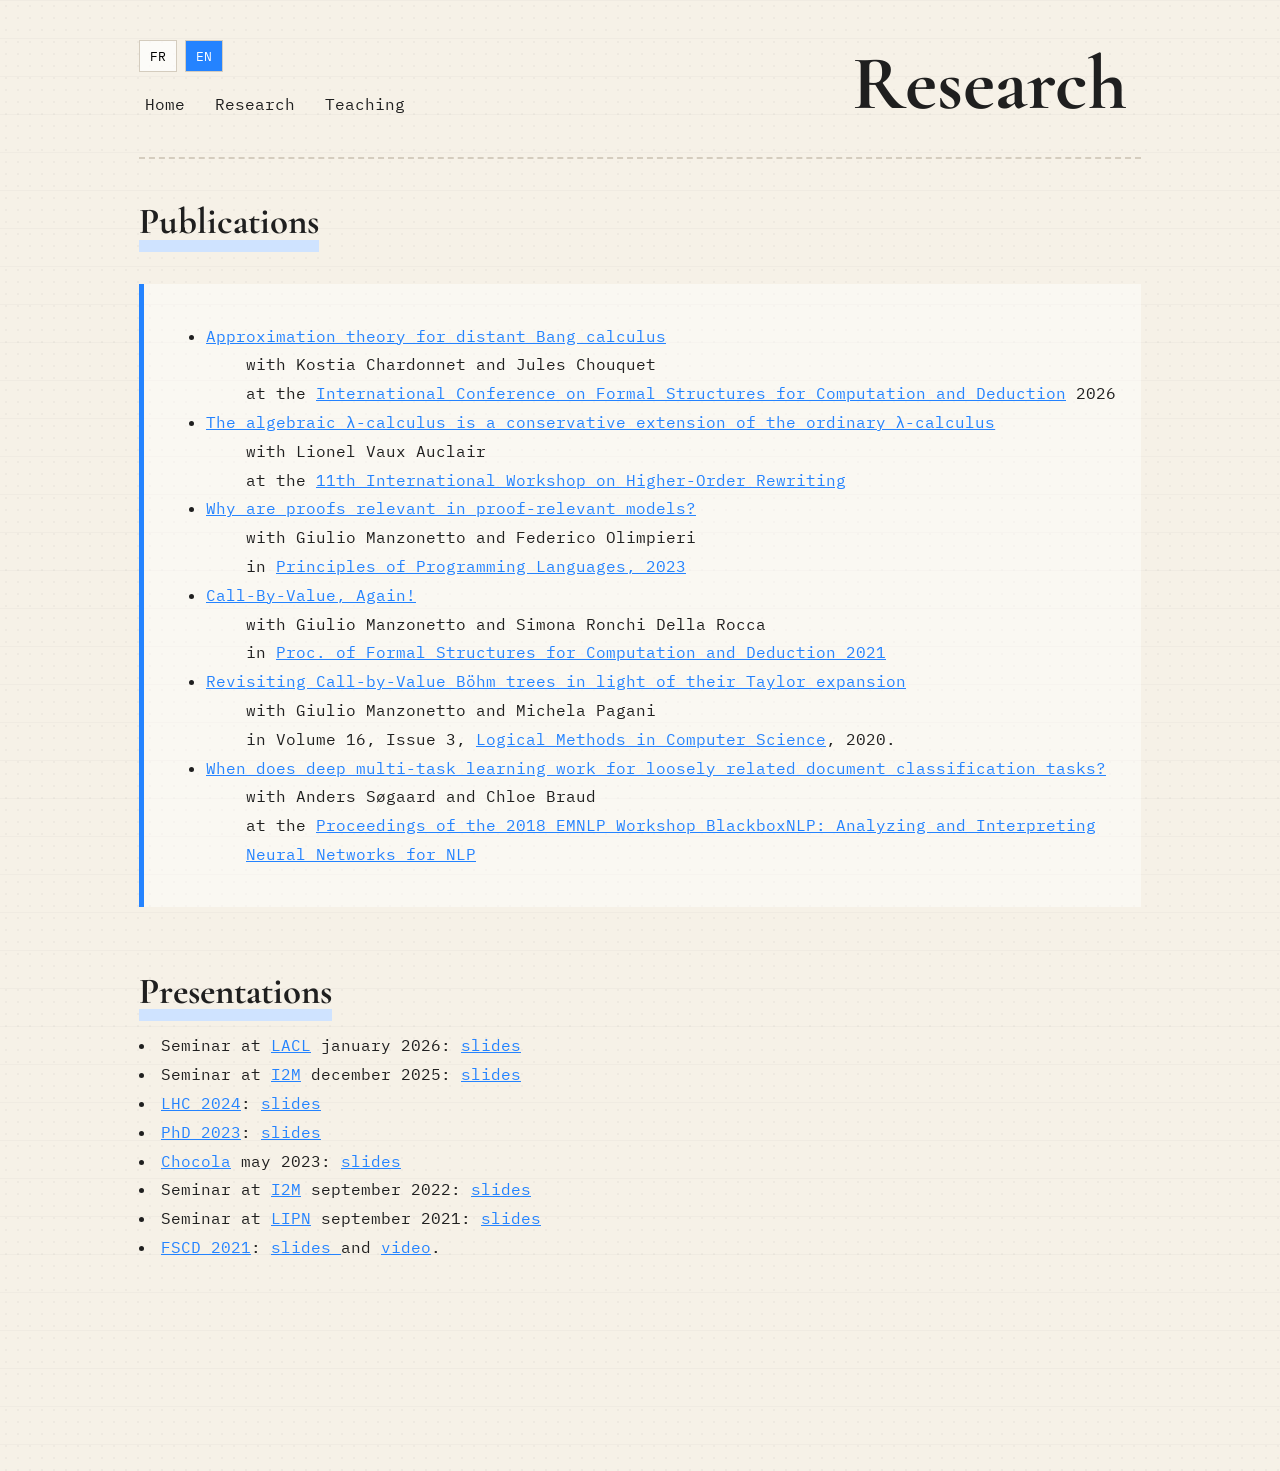
==== research.html @ d978f619 "Update research.html" ====
<!DOCTYPE html>
<html>
<head>
<meta charset="UTF-8">
<meta name="viewport" content="width=device-width, initial-scale=1.0">
<title>Research</title>
<link rel="stylesheet" href="style.css">
</head>

<body>

<div class="page">

<div class="topbar">
<div class="left-tools">

<div class="language-switch">
<button data-lang-button="fr">FR</button>
<button data-lang-button="en">EN</button>
</div>


<nav>
<a href="index.html">
<span data-lang="fr">Accueil</span>
<span data-lang="en" class="hidden">Home</span>
</a>

<a href="research.html">
<span data-lang="fr">Recherche</span>
<span data-lang="en"  class="hidden">Research</span>
</a>

<a href="teaching.html">
<span data-lang="fr">Enseignement</span>
<span data-lang="en" class="hidden">Teaching</span>
</a>
</nav>


</div>




<div>
<h1 class="title hidden" data-lang="en">Research</h1>
<h1 class="title" data-lang="fr">Recherche</h1></div>
</div>
<div class="publications">



<section data-lang="en" class="hidden">


<p><h2><span class="highlight-title">Publications</span></h2>
 <div class="paper">
 <ul>
    <li> <a href="https://arxiv.org/abs/2601.05199"> Approximation theory for distant Bang calculus </a> 
      <ul style="list-style-type:none;">
        <li>with Kostia Chardonnet and Jules Chouquet </li>
        <li>at the <a href="https://fscd-conference.org/"> International Conference on Formal Structures for Computation and Deduction</a> 2026 </li>
      </ul>  
    </li> 
  
    <li> <a href="https://hal.science/hal-04759250"> The algebraic &lambda;-calculus is a conservative extension of the ordinary &lambda;-calculus</a> 
      <ul style="list-style-type:none;">
        <li>with Lionel Vaux Auclair</li>
        <li>at the  <a href="https://hor2023.github.io/">11th International Workshop on Higher-Order Rewriting</a> </li>
      </ul>  
    </li>    

    <li>  <a href="https://hal.science/hal-04676054v1">Why are proofs relevant in proof-relevant models?</a>
      <ul style="list-style-type:none;">
        <li>with  Giulio Manzonetto and Federico Olimpieri</li>
        <li>in <a href="https://hal.science/hal-04676054v1">Principles of Programming Languages, 2023</a></li>
      </ul>  
    </li>

    <li>   <a href="https://hal.science/hal-04759243v1">Call-By-Value, Again!</a> 
      <ul style="list-style-type:none;">
        <li>with Giulio Manzonetto and  Simona Ronchi Della Rocca</li>
        <li>in <a href="https://fscd2021.dc.uba.ar/">Proc. of Formal Structures for Computation and Deduction 2021</a></li>
      </ul>  
    </li>

    <li>  <a href="https://hal.science/hal-04670076v1">Revisiting Call-by-Value B&ouml;hm trees in light of their Taylor expansion</a>
      <ul style="list-style-type:none;">
        <li>with Giulio Manzonetto and Michela Pagani</li>
        <li>in Volume 16, Issue 3, <a href="https://lmcs.episciences.org/">Logical Methods in Computer Science</a>, 2020.</li>
      </ul>  
    </li>   
    <li> <a href="https://hal.science/hal-02374086v1"> When does deep multi-task learning work for loosely related document classification tasks?</a> 
      <ul style="list-style-type:none;">
        <li>with Anders S&oslash;gaard and Chloe Braud</li>
        <li>at the <a href="https://aclanthology.org/volumes/W18-54/">Proceedings of the 2018 EMNLP Workshop BlackboxNLP: Analyzing and Interpreting Neural Networks for NLP</a></li>
      </ul>  
    </li> 
  </ul>
</div>

<p><h2><span class="highlight-title">Presentations</span></h2><br>
  <li> Seminar at <a href="https://lacl.fr/index.html">LACL</a>  january 2026</a>: <a href="includes/presentation_creteil.pdf">slides </a></li>
  <li> Seminar at <a href="https://www.i2m.univ-amu.fr/">I2M</a>  december 2025</a>: <a href="includes/presentation_creteil.pdf">slides </a></li>
  <li> <a href="https://smimram.gitlabpages.inria.fr/lhc/journees/2024/01/01/journees.html">LHC 2024</a>:  <a href="includes/LHC.pdf">slides </a></li>
  <li> <a href="https://hal.science/tel-04624826v1">PhD 2023</a>:  <a href="includes/PhD.pdf">slides </a></li>
  <li> <a href="https://chocola.ens-lyon.fr/">Chocola</a> may 2023:  <a href="includes/chocola.pdf">slides </a></li>
  <li> Seminar at <a href="https://www.i2m.univ-amu.fr/">I2M</a>  september 2022:  <a href="includes/i2m.pdf">slides </a></li>
  <li> Seminar at <a href="https://lipn.univ-paris13.fr/">LIPN</a>  september 2021:  <a href="includes/lipn.pdf">slides </a></li>
  <li> <a href="https://fscd2021.dc.uba.ar/">FSCD 2021</a>:  <a href="includes/fscd.pdf">slides </a> and  <a href="https://www.youtube.com/watch?v=K06e-xIcH-c&t=1316s">video</a>. </li>
<br>






</section>

<section data-lang="fr">



<p><h2><span class="highlight-title">Publications</span></h2>
 <div class="paper">
 <ul>
    <li> <a href="https://arxiv.org/abs/2601.05199"> Approximation theory for distant Bang calculus </a> 
      <ul style="list-style-type:none;">
        <li>avec Kostia Chardonnet et Jules Chouquet </li>
        <li>à la <a href="https://fscd-conference.org/"> International Conference on Formal Structures for Computation and Deduction</a> 2026 </li>
      </ul>  
    </li> 
  
    <li> <a href="https://hal.science/hal-04759250"> The algebraic &lambda;-calculus is a conservative extension of the ordinary &lambda;-calculus</a> 
      <ul style="list-style-type:none;">
        <li>avec Lionel Vaux Auclair</li>
        <li>à la  <a href="https://hor2023.github.io/">11th International Workshop on Higher-Order Rewriting</a> </li>
      </ul>  
    </li>    

    <li>  <a href="https://hal.science/hal-04676054v1">Why are proofs relevant in proof-relevant models?</a>
      <ul style="list-style-type:none;">
        <li>avec  Giulio Manzonetto et Federico Olimpieri</li>
        <li>à <a href="https://hal.science/hal-04676054v1">Principles of Programming Languages, 2023</a></li>
      </ul>  
    </li>

    <li>   <a href="https://hal.science/hal-04759243v1">Call-By-Value, Again!</a> 
      <ul style="list-style-type:none;">
        <li>avec Giulio Manzonetto et  Simona Ronchi Della Rocca</li>
        <li>à  <a href="https://fscd2021.dc.uba.ar/">Proc. of Formal Structures for Computation and Deduction 2021</a></li>
      </ul>  
    </li>

    <li>  <a href="https://hal.science/hal-04670076v1">Revisiting Call-by-Value B&ouml;hm trees in light of their Taylor expansion</a>
      <ul style="list-style-type:none;">
        <li>avec Giulio Manzonetto et Michela Pagani</li>
        <li>dans le Volume 16, Issue 3, <a href="https://lmcs.episciences.org/">Logical Methods in Computer Science</a>, 2020.</li>
      </ul>  
    </li>   
    <li> <a href="https://hal.science/hal-02374086v1"> When does deep multi-task learning work for loosely related document classification tasks?</a> 
      <ul style="list-style-type:none;">
        <li>avec Anders S&oslash;gaard et Chloe Braud</li>
        <li>dans les <a href="https://aclanthology.org/volumes/W18-54/">Proceedings of the 2018 EMNLP Workshop BlackboxNLP: Analyzing and Interpreting Neural Networks for NLP</a></li>
      </ul>  
    </li> 
  </ul>
</div>

<p><h2><span class="highlight-title">Présentations</span></h2><br>
  <li> Seminaire à <a href="https://lacl.fr/index.html">LACL</a>  janvier 2026</a>: <a href="includes/presentation_creteil.pdf">slides </a></li>
  <li> Seminaire à <a href="https://www.i2m.univ-amu.fr/">I2M</a>  décembre 2025</a>: <a href="includes/presentation_creteil.pdf">slides </a></li>
  <li> <a href="https://smimram.gitlabpages.inria.fr/lhc/journees/2024/01/01/journees.html">LHC 2024</a>:  <a href="includes/LHC.pdf">slides </a></li>
  <li> <a href="https://hal.science/tel-04624826v1">soutenance de thése 2023</a>:  <a href="includes/PhD.pdf">slides </a></li>
  <li> <a href="https://chocola.ens-lyon.fr/">Chocola</a> mai 2023:  <a href="includes/chocola.pdf">slides </a></li>
  <li> Seminaire à <a href="https://www.i2m.univ-amu.fr/">I2M</a>  sptembre 2022:  <a href="includes/i2m.pdf">slides </a></li>
  <li> Seminaire à <a href="https://lipn.univ-paris13.fr/">LIPN</a>  septembre 2021:  <a href="includes/lipn.pdf">slides </a></li>
  <li> <a href="https://fscd2021.dc.uba.ar/">FSCD 2021</a>:  <a href="includes/fscd.pdf">slides </a> et  <a href="https://www.youtube.com/watch?v=K06e-xIcH-c&t=1316s">vidéo</a>. </li>
<br>





</section>





</div>

<script src="script.js"></script>

</body>
</html>
---- style.css ----
@import url('https://fonts.googleapis.com/css2?family=IBM+Plex+Mono:wght@300;400;500&family=Cormorant+Garamond:wght@400;600&display=swap');

:root {
    --paper: #f6f1e7;
    --ink: #1f1f1f;

    --blue: #2483ff;
    --blue-soft: #cfe3ff;

    --border: #d4ccbe;
}

/* =========================
   BASE
========================= */

* {
    box-sizing: border-box;
}

body {
    margin: 0;

    color: var(--ink);

    font-family: 'IBM Plex Mono', monospace;
    line-height: 1.8;

    background-color: var(--paper);

    /* texture papier */
    background-image:
        radial-gradient(rgba(0,0,0,0.03) 1px, transparent 1px),
        linear-gradient(rgba(0,0,0,0.025) 1px, transparent 1px);

    background-size:
        12px 12px,
        100% 38px;
}

.page {
    max-width: 1050px;

    margin: auto;

    padding:
        40px
        24px
        120px;
}

/* =========================
   HEADER
========================= */

.topbar {
    display: flex;

    justify-content: space-between;
    align-items: flex-start;

    gap: 40px;

    margin-bottom: 60px;

    padding-bottom: 24px;

    border-bottom:
        2px dashed var(--border);
}

.left-tools {
    display: flex;
    flex-direction: column;

    gap: 14px;
}

.title {
    display: inline-block;

    margin: 0;

    font-family:
        'Cormorant Garamond',
        serif;

    font-size: 4.8rem;

    line-height: 1;

 /*   background: var(--blue-soft);*/

    padding:
        6px 14px
        10px;

    border-radius: 8px;
}

/* =========================
   NAVIGATION
========================= */

nav {
    display: flex;

    flex-wrap: wrap;

    gap: 18px;
}

nav a {
    position: relative;

    text-decoration: none;

    color: var(--ink);

    padding: 4px 6px;
}

nav a::after {
    content: "";

    position: absolute;

    left: 4px;
    bottom: 2px;

    width: calc(100% - 8px);
    height: 12px;

    background: var(--blue-soft);

    z-index: -1;

    transform: scaleX(0);

    transform-origin: left;

    transition: transform 0.2s ease;
}

nav a:hover::after,
nav a.active::after {
    transform: scaleX(1);
}

/* =========================
   LANGUAGE SWITCH
========================= */

.language-switch {
    display: flex;
    gap: 8px;
}

.language-switch button {
    border:
        1px solid var(--border);

    background:
        rgba(255,255,255,0.7);

    padding:
        6px 10px;

    cursor: pointer;

    font-family: inherit;

    transition: 0.2s ease;
}

.language-switch button.active {
    background: var(--blue);

    color: white;
}

/* =========================
   MAIN LAYOUT
========================= */

.hero {
    display: grid;
    grid-template-columns: minmax(0,1fr) 300px;
    align-items: start;
    gap: 22px;
}

/* =========================
   PHOTO
========================= */

.photo-frame {

    width: 220px;
    max-width: 100%;

    background: white;

    margin-top: 0;

    padding: 10px;

    border: 1px solid var(--border);

    /* déplacement horizontal */
    transform: translateX(80px) rotate(1deg);

    box-shadow:
        0 10px 20px rgba(0,0,0,0.08);
}

.photo-frame img {

    width: 100%;
    height: auto;

    display: block;

    object-fit: cover;
}
/* =========================
   CONTENT
========================= */

.note,
.paper {
    background:
        rgba(255,255,255,0.45);

    border-left:
        5px solid var(--blue);

    padding: 22px;

    margin: 22px 0;
}

h2 {
    position: relative;

    display: inline-block;

    font-family:
        'Cormorant Garamond',
        serif;

    font-size: 2.3rem;
}

.highlight-title {
    position: relative;
    display: inline-block;
}

.highlight-title::after {
    content: "";

    position: absolute;

    left: 0;
    bottom: 4px;

    width: 100%;
    height: 12px;

    background: var(--blue-soft);

    z-index: -1;
}

a {
    color: var(--blue);
}

/* =========================
   UTILITIES
========================= */

.hidden {
    display: none;
}

/* =========================
   RESPONSIVE
========================= */

@media (max-width: 850px) {

    .hero {
        grid-template-columns: 1fr;
    }

    .title {
        font-size: 3.4rem;
    }

    .topbar {
        flex-direction: column;
    }
}

/* =========================
   DECALAGES
========================= */
.hero > div:first-child {
    transform: translateY(-60px);
}
.hero > div:first-child,
.publications {
    transform: translateY(-60px);
}
.hero > div:first-child,
.cours {
    transform: translateY(-60px);
}
h2 {
    margin-bottom: 6px;
}
/* =========================
   FOND COULEUR
========================= */
.encard {
   background: var(--blue-soft);

    padding:
        18px
        22px;

    border-radius: 6px;

    width: fit-content;

    max-width: 700px;
}

/* =========================
   CONTACT
========================= */
.mail {
  font-size: 0.6em;   /* plus petit que le titre */
  font-weight: normal;
  color: #444;
}
body {
    overflow-y: hidden;
}
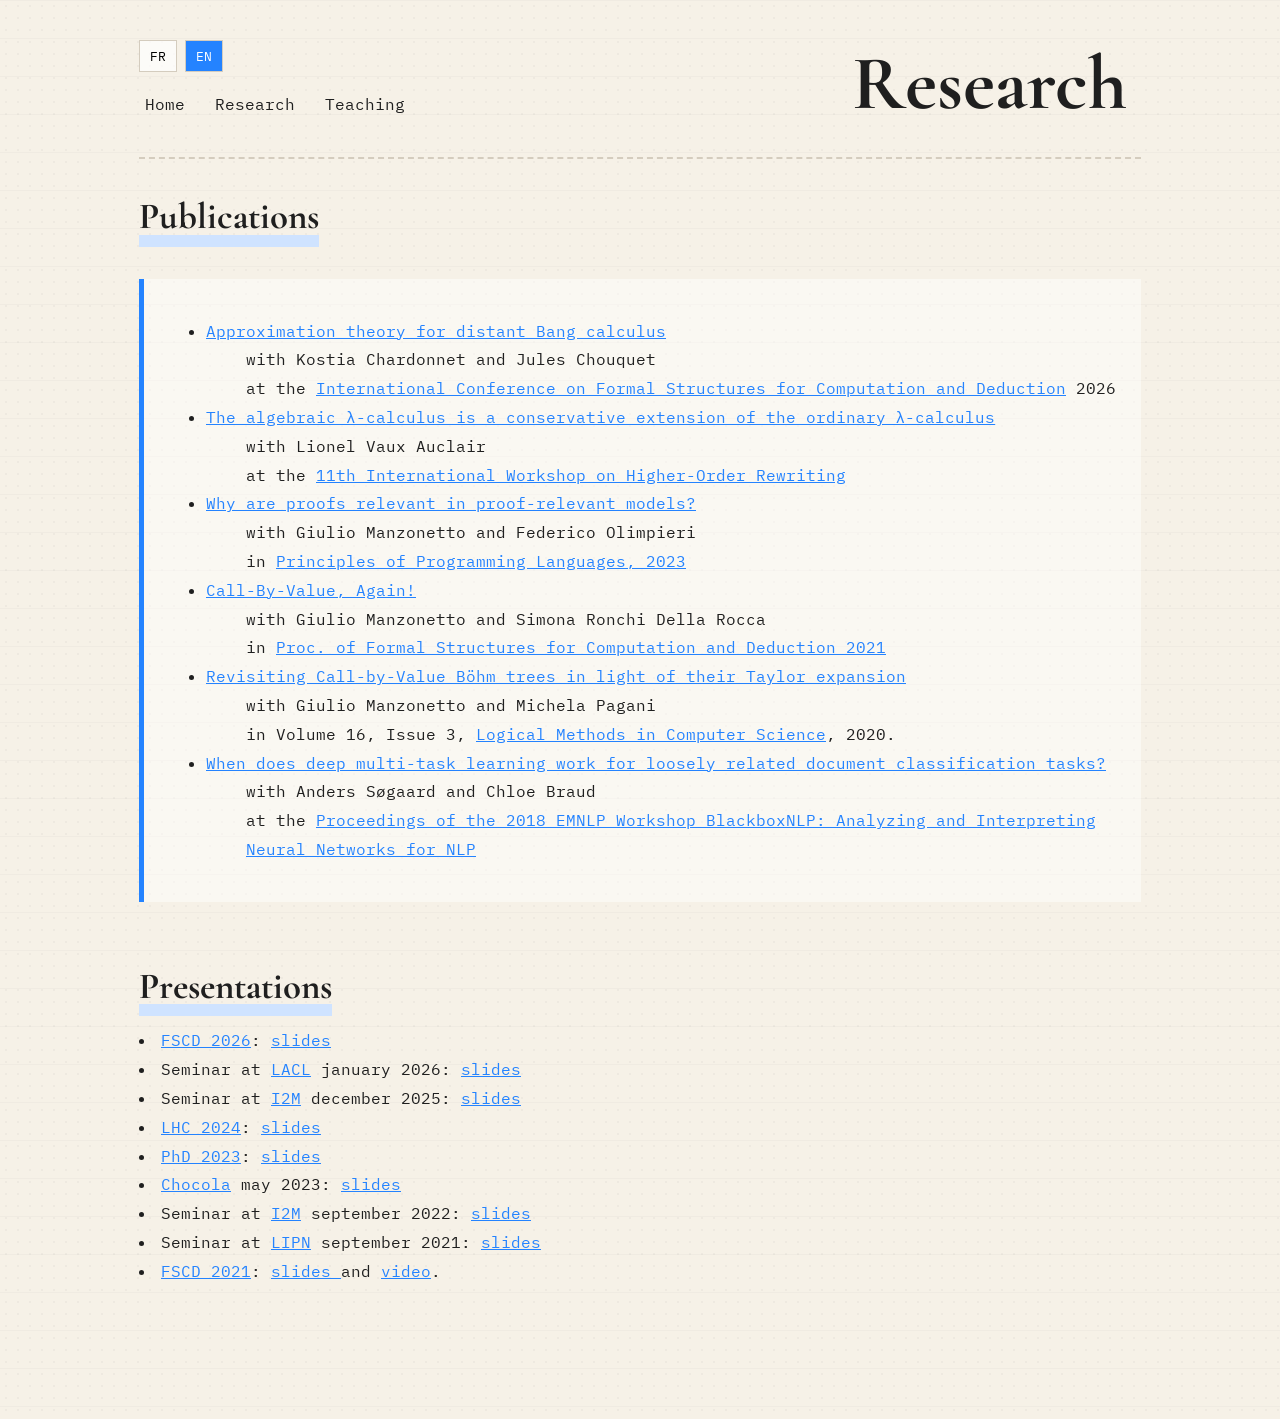
==== commit 1cd5a9f4: "Update research.html" ====
--- a/research.html
+++ b/research.html
@@ -10,15 +10,12 @@
 <body>
 
 <div class="page">
-
 <div class="topbar">
 <div class="left-tools">
-
 <div class="language-switch">
 <button data-lang-button="fr">FR</button>
 <button data-lang-button="en">EN</button>
 </div>
-
 
 <nav>
 <a href="index.html">
@@ -37,22 +34,15 @@
 </a>
 </nav>
 
-
 </div>
-
-
-
 
 <div>
 <h1 class="title hidden" data-lang="en">Research</h1>
 <h1 class="title" data-lang="fr">Recherche</h1></div>
 </div>
+ 
 <div class="publications">
-
-
-
 <section data-lang="en" class="hidden">
-
 
 <p><h2><span class="highlight-title">Publications</span></h2>
  <div class="paper">
@@ -101,6 +91,7 @@
 </div>
 
 <p><h2><span class="highlight-title">Presentations</span></h2><br>
+  <li> <a href="https://fscd2026.github.io/">FSCD 2026</a>:  <a href="includes/fscd26.pdf">slides </a></li>
   <li> Seminar at <a href="https://lacl.fr/index.html">LACL</a>  january 2026</a>: <a href="includes/presentation_creteil.pdf">slides </a></li>
   <li> Seminar at <a href="https://www.i2m.univ-amu.fr/">I2M</a>  december 2025</a>: <a href="includes/presentation_creteil.pdf">slides </a></li>
   <li> <a href="https://smimram.gitlabpages.inria.fr/lhc/journees/2024/01/01/journees.html">LHC 2024</a>:  <a href="includes/LHC.pdf">slides </a></li>
@@ -108,19 +99,11 @@
   <li> <a href="https://chocola.ens-lyon.fr/">Chocola</a> may 2023:  <a href="includes/chocola.pdf">slides </a></li>
   <li> Seminar at <a href="https://www.i2m.univ-amu.fr/">I2M</a>  september 2022:  <a href="includes/i2m.pdf">slides </a></li>
   <li> Seminar at <a href="https://lipn.univ-paris13.fr/">LIPN</a>  september 2021:  <a href="includes/lipn.pdf">slides </a></li>
-  <li> <a href="https://fscd2021.dc.uba.ar/">FSCD 2021</a>:  <a href="includes/fscd.pdf">slides </a> and  <a href="https://www.youtube.com/watch?v=K06e-xIcH-c&t=1316s">video</a>. </li>
+  <li> <a href="https://fscd2021.dc.uba.ar/">FSCD 2021</a>:  <a href="includes/fscd21.pdf">slides </a> and  <a href="https://www.youtube.com/watch?v=K06e-xIcH-c&t=1316s">video</a>. </li>
 <br>
-
-
-
-
-
-
 </section>
-
+ 
 <section data-lang="fr">
-
-
 
 <p><h2><span class="highlight-title">Publications</span></h2>
  <div class="paper">
@@ -168,30 +151,20 @@
   </ul>
 </div>
 
-<p><h2><span class="highlight-title">Présentations</span></h2><br>
-  <li> Seminaire à <a href="https://lacl.fr/index.html">LACL</a>  janvier 2026</a>: <a href="includes/presentation_creteil.pdf">slides </a></li>
-  <li> Seminaire à <a href="https://www.i2m.univ-amu.fr/">I2M</a>  décembre 2025</a>: <a href="includes/presentation_creteil.pdf">slides </a></li>
+<p><h2><span class="highlight-title">Présentations</span></h2><br>  
+  <li> <a href="https://fscd2026.github.io/">FSCD 2026</a>:  <a href="includes/fscd26.pdf">slides </a></li>
+  <li> Séminaire à <a href="https://lacl.fr/index.html">LACL</a>  janvier 2026</a>: <a href="includes/presentation_creteil.pdf">slides </a></li>
+  <li> Séminaire à <a href="https://www.i2m.univ-amu.fr/">I2M</a>  décembre 2025</a>: <a href="includes/presentation_creteil.pdf">slides </a></li>
   <li> <a href="https://smimram.gitlabpages.inria.fr/lhc/journees/2024/01/01/journees.html">LHC 2024</a>:  <a href="includes/LHC.pdf">slides </a></li>
   <li> <a href="https://hal.science/tel-04624826v1">soutenance de thése 2023</a>:  <a href="includes/PhD.pdf">slides </a></li>
   <li> <a href="https://chocola.ens-lyon.fr/">Chocola</a> mai 2023:  <a href="includes/chocola.pdf">slides </a></li>
-  <li> Seminaire à <a href="https://www.i2m.univ-amu.fr/">I2M</a>  sptembre 2022:  <a href="includes/i2m.pdf">slides </a></li>
-  <li> Seminaire à <a href="https://lipn.univ-paris13.fr/">LIPN</a>  septembre 2021:  <a href="includes/lipn.pdf">slides </a></li>
-  <li> <a href="https://fscd2021.dc.uba.ar/">FSCD 2021</a>:  <a href="includes/fscd.pdf">slides </a> et  <a href="https://www.youtube.com/watch?v=K06e-xIcH-c&t=1316s">vidéo</a>. </li>
+  <li> Séminaire à <a href="https://www.i2m.univ-amu.fr/">I2M</a>  sptembre 2022:  <a href="includes/i2m.pdf">slides </a></li>
+  <li> Séminaire à <a href="https://lipn.univ-paris13.fr/">LIPN</a>  septembre 2021:  <a href="includes/lipn.pdf">slides </a></li>
+  <li> <a href="https://fscd2021.dc.uba.ar/">FSCD 2021</a>:  <a href="includes/fscd21.pdf">slides </a> et  <a href="https://www.youtube.com/watch?v=K06e-xIcH-c&t=1316s">vidéo</a>. </li>
 <br>
-
-
-
-
-
 </section>
-
-
-
-
-
 </div>
 
 <script src="script.js"></script>
-
 </body>
 </html>
--- a/style.css
+++ b/style.css
@@ -20,7 +20,9 @@
 }
 
 body {
-    margin: 0;
+     margin: 0;
+
+    overflow-x: hidden;
 
     color: var(--ink);
 
@@ -47,7 +49,6 @@
     padding:
         40px
         24px
-        120px;
 }
 
 /* =========================
@@ -195,34 +196,49 @@
    PHOTO
 ========================= */
 
+.side-images {
+    display: flex;
+    flex-direction: column;
+    align-items: center;
+
+    
+}
+
+/* PHOTO */
+
 .photo-frame {
-
     width: 220px;
     max-width: 100%;
 
     background: white;
 
-    margin-top: 0;
-
     padding: 10px;
 
     border: 1px solid var(--border);
 
-    /* déplacement horizontal */
-    transform: translateX(80px) rotate(1deg);
+    transform: rotate(1deg);
 
     box-shadow:
         0 10px 20px rgba(0,0,0,0.08);
 }
 
 .photo-frame img {
-
     width: 100%;
-    height: auto;
-
     display: block;
-
-    object-fit: cover;
+}
+
+/* TABLEAU */
+
+.promo-board img {
+    width: 260px;
+    max-width: 100%;
+
+    display: block;
+
+    transform: rotate(-8deg);
+
+    filter:
+        drop-shadow(0 8px 16px rgba(0,0,0,0.25));
 }
 /* =========================
    CONTENT
@@ -309,18 +325,21 @@
    DECALAGES
 ========================= */
 .hero > div:first-child {
-    transform: translateY(-60px);
+    transform: translateY(-65px);
 }
 .hero > div:first-child,
 .publications {
-    transform: translateY(-60px);
+    transform: translateY(-65px);
 }
 .hero > div:first-child,
 .cours {
-    transform: translateY(-60px);
+    transform: translateY(-65px);
 }
 h2 {
     margin-bottom: 6px;
+}
+h2.contact {
+    margin-top: 0;
 }
 /* =========================
    FOND COULEUR
@@ -348,5 +367,8 @@
   color: #444;
 }
 body {
-    overflow-y: hidden;
-}
+    margin: 0;
+}
+
+
+
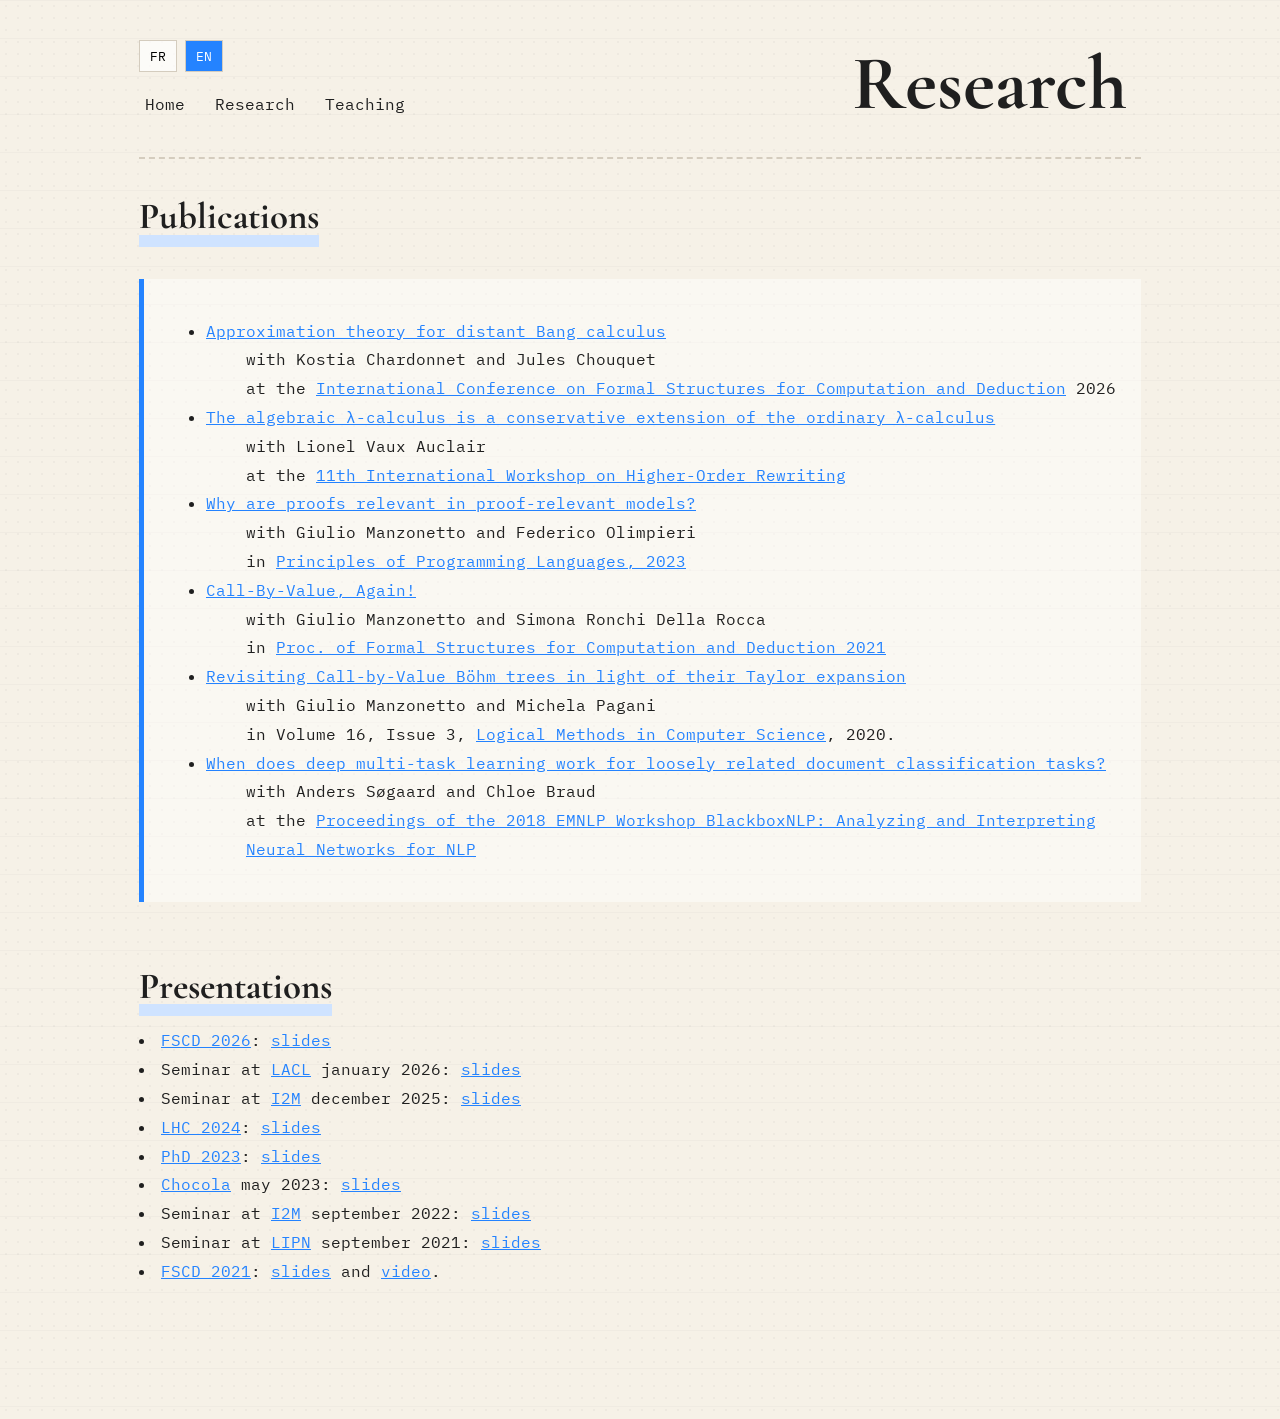
==== commit 7761a27b: "Update research.html" ====
--- a/research.html
+++ b/research.html
@@ -47,45 +47,45 @@
 <p><h2><span class="highlight-title">Publications</span></h2>
  <div class="paper">
  <ul>
-    <li> <a href="https://arxiv.org/abs/2601.05199"> Approximation theory for distant Bang calculus </a> 
-      <ul style="list-style-type:none;">
-        <li>with Kostia Chardonnet and Jules Chouquet </li>
-        <li>at the <a href="https://fscd-conference.org/"> International Conference on Formal Structures for Computation and Deduction</a> 2026 </li>
-      </ul>  
+     <li> <a href="https://arxiv.org/abs/2601.05199"> Approximation theory for distant Bang calculus </a> 
+         <ul style="list-style-type:none;">
+            <li>with Kostia Chardonnet and Jules Chouquet </li>
+            <li>at the <a href="https://fscd-conference.org/"> International Conference on Formal Structures for Computation and Deduction</a> 2026 </li>
+         </ul>  
     </li> 
   
     <li> <a href="https://hal.science/hal-04759250"> The algebraic &lambda;-calculus is a conservative extension of the ordinary &lambda;-calculus</a> 
-      <ul style="list-style-type:none;">
-        <li>with Lionel Vaux Auclair</li>
-        <li>at the  <a href="https://hor2023.github.io/">11th International Workshop on Higher-Order Rewriting</a> </li>
-      </ul>  
+        <ul style="list-style-type:none;">
+            <li>with Lionel Vaux Auclair</li>
+            <li>at the  <a href="https://hor2023.github.io/">11th International Workshop on Higher-Order Rewriting</a> </li>
+        </ul>  
     </li>    
 
     <li>  <a href="https://hal.science/hal-04676054v1">Why are proofs relevant in proof-relevant models?</a>
-      <ul style="list-style-type:none;">
-        <li>with  Giulio Manzonetto and Federico Olimpieri</li>
-        <li>in <a href="https://hal.science/hal-04676054v1">Principles of Programming Languages, 2023</a></li>
-      </ul>  
+        <ul style="list-style-type:none;">
+           <li>with  Giulio Manzonetto and Federico Olimpieri</li>
+           <li>in <a href="https://hal.science/hal-04676054v1">Principles of Programming Languages, 2023</a></li>
+        </ul>  
     </li>
 
     <li>   <a href="https://hal.science/hal-04759243v1">Call-By-Value, Again!</a> 
-      <ul style="list-style-type:none;">
-        <li>with Giulio Manzonetto and  Simona Ronchi Della Rocca</li>
-        <li>in <a href="https://fscd2021.dc.uba.ar/">Proc. of Formal Structures for Computation and Deduction 2021</a></li>
-      </ul>  
+        <ul style="list-style-type:none;">
+           <li>with Giulio Manzonetto and  Simona Ronchi Della Rocca</li>
+           <li>in <a href="https://fscd2021.dc.uba.ar/">Proc. of Formal Structures for Computation and Deduction 2021</a></li>
+        </ul>  
     </li>
 
     <li>  <a href="https://hal.science/hal-04670076v1">Revisiting Call-by-Value B&ouml;hm trees in light of their Taylor expansion</a>
-      <ul style="list-style-type:none;">
-        <li>with Giulio Manzonetto and Michela Pagani</li>
-        <li>in Volume 16, Issue 3, <a href="https://lmcs.episciences.org/">Logical Methods in Computer Science</a>, 2020.</li>
-      </ul>  
+        <ul style="list-style-type:none;">
+           <li>with Giulio Manzonetto and Michela Pagani</li>
+           <li>in Volume 16, Issue 3, <a href="https://lmcs.episciences.org/">Logical Methods in Computer Science</a>, 2020.</li>
+        </ul>  
     </li>   
     <li> <a href="https://hal.science/hal-02374086v1"> When does deep multi-task learning work for loosely related document classification tasks?</a> 
-      <ul style="list-style-type:none;">
-        <li>with Anders S&oslash;gaard and Chloe Braud</li>
-        <li>at the <a href="https://aclanthology.org/volumes/W18-54/">Proceedings of the 2018 EMNLP Workshop BlackboxNLP: Analyzing and Interpreting Neural Networks for NLP</a></li>
-      </ul>  
+        <ul style="list-style-type:none;">
+           <li>with Anders S&oslash;gaard and Chloe Braud</li>
+           <li>at the <a href="https://aclanthology.org/volumes/W18-54/">Proceedings of the 2018 EMNLP Workshop BlackboxNLP: Analyzing and Interpreting Neural Networks for NLP</a></li>
+        </ul>  
     </li> 
   </ul>
 </div>
@@ -99,7 +99,7 @@
   <li> <a href="https://chocola.ens-lyon.fr/">Chocola</a> may 2023:  <a href="includes/chocola.pdf">slides </a></li>
   <li> Seminar at <a href="https://www.i2m.univ-amu.fr/">I2M</a>  september 2022:  <a href="includes/i2m.pdf">slides </a></li>
   <li> Seminar at <a href="https://lipn.univ-paris13.fr/">LIPN</a>  september 2021:  <a href="includes/lipn.pdf">slides </a></li>
-  <li> <a href="https://fscd2021.dc.uba.ar/">FSCD 2021</a>:  <a href="includes/fscd21.pdf">slides </a> and  <a href="https://www.youtube.com/watch?v=K06e-xIcH-c&t=1316s">video</a>. </li>
+  <li> <a href="https://fscd2021.dc.uba.ar/">FSCD 2021</a>:  <a href="includes/fscd21.pdf">slides</a> and  <a href="https://www.youtube.com/watch?v=K06e-xIcH-c&t=1316s">video</a>. </li>
 <br>
 </section>
  
@@ -108,46 +108,46 @@
 <p><h2><span class="highlight-title">Publications</span></h2>
  <div class="paper">
  <ul>
-    <li> <a href="https://arxiv.org/abs/2601.05199"> Approximation theory for distant Bang calculus </a> 
-      <ul style="list-style-type:none;">
-        <li>avec Kostia Chardonnet et Jules Chouquet </li>
-        <li>à la <a href="https://fscd-conference.org/"> International Conference on Formal Structures for Computation and Deduction</a> 2026 </li>
-      </ul>  
-    </li> 
+      <li> <a href="https://arxiv.org/abs/2601.05199"> Approximation theory for distant Bang calculus </a> 
+          <ul style="list-style-type:none;">
+             <li>avec Kostia Chardonnet et Jules Chouquet </li>
+             <li>à la <a href="https://fscd-conference.org/"> International Conference on Formal Structures for Computation and Deduction</a> 2026 </li>
+          </ul>  
+      </li> 
   
-    <li> <a href="https://hal.science/hal-04759250"> The algebraic &lambda;-calculus is a conservative extension of the ordinary &lambda;-calculus</a> 
-      <ul style="list-style-type:none;">
-        <li>avec Lionel Vaux Auclair</li>
-        <li>à la  <a href="https://hor2023.github.io/">11th International Workshop on Higher-Order Rewriting</a> </li>
-      </ul>  
-    </li>    
+      <li> <a href="https://hal.science/hal-04759250"> The algebraic &lambda;-calculus is a conservative extension of the ordinary &lambda;-calculus</a> 
+          <ul style="list-style-type:none;">
+             <li>avec Lionel Vaux Auclair</li>
+             <li>à la  <a href="https://hor2023.github.io/">11th International Workshop on Higher-Order Rewriting</a> </li>
+         </ul>  
+      </li>    
 
-    <li>  <a href="https://hal.science/hal-04676054v1">Why are proofs relevant in proof-relevant models?</a>
-      <ul style="list-style-type:none;">
-        <li>avec  Giulio Manzonetto et Federico Olimpieri</li>
-        <li>à <a href="https://hal.science/hal-04676054v1">Principles of Programming Languages, 2023</a></li>
-      </ul>  
-    </li>
+      <li>  <a href="https://hal.science/hal-04676054v1">Why are proofs relevant in proof-relevant models?</a>
+         <ul style="list-style-type:none;">
+            <li>avec  Giulio Manzonetto et Federico Olimpieri</li>
+            <li>à <a href="https://hal.science/hal-04676054v1">Principles of Programming Languages, 2023</a></li>
+         </ul>  
+     </li>
 
-    <li>   <a href="https://hal.science/hal-04759243v1">Call-By-Value, Again!</a> 
-      <ul style="list-style-type:none;">
-        <li>avec Giulio Manzonetto et  Simona Ronchi Della Rocca</li>
-        <li>à  <a href="https://fscd2021.dc.uba.ar/">Proc. of Formal Structures for Computation and Deduction 2021</a></li>
-      </ul>  
-    </li>
+     <li>   <a href="https://hal.science/hal-04759243v1">Call-By-Value, Again!</a> 
+         <ul style="list-style-type:none;">
+            <li>avec Giulio Manzonetto et  Simona Ronchi Della Rocca</li>
+            <li>à  <a href="https://fscd2021.dc.uba.ar/">Proc. of Formal Structures for Computation and Deduction 2021</a></li>
+         </ul>  
+     </li>
 
-    <li>  <a href="https://hal.science/hal-04670076v1">Revisiting Call-by-Value B&ouml;hm trees in light of their Taylor expansion</a>
-      <ul style="list-style-type:none;">
-        <li>avec Giulio Manzonetto et Michela Pagani</li>
-        <li>dans le Volume 16, Issue 3, <a href="https://lmcs.episciences.org/">Logical Methods in Computer Science</a>, 2020.</li>
-      </ul>  
-    </li>   
-    <li> <a href="https://hal.science/hal-02374086v1"> When does deep multi-task learning work for loosely related document classification tasks?</a> 
-      <ul style="list-style-type:none;">
-        <li>avec Anders S&oslash;gaard et Chloe Braud</li>
-        <li>dans les <a href="https://aclanthology.org/volumes/W18-54/">Proceedings of the 2018 EMNLP Workshop BlackboxNLP: Analyzing and Interpreting Neural Networks for NLP</a></li>
-      </ul>  
-    </li> 
+     <li>  <a href="https://hal.science/hal-04670076v1">Revisiting Call-by-Value B&ouml;hm trees in light of their Taylor expansion</a>
+         <ul style="list-style-type:none;">
+            <li>avec Giulio Manzonetto et Michela Pagani</li>
+            <li>dans le Volume 16, Issue 3, <a href="https://lmcs.episciences.org/">Logical Methods in Computer Science</a>, 2020.</li>
+         </ul>  
+     </li>   
+     <li> <a href="https://hal.science/hal-02374086v1"> When does deep multi-task learning work for loosely related document classification tasks?</a> 
+         <ul style="list-style-type:none;">
+            <li>avec Anders S&oslash;gaard et Chloe Braud</li>
+            <li>dans les <a href="https://aclanthology.org/volumes/W18-54/">Proceedings of the 2018 EMNLP Workshop BlackboxNLP: Analyzing and Interpreting Neural Networks for NLP</a></li>
+         </ul>  
+     </li> 
   </ul>
 </div>
 
@@ -160,7 +160,7 @@
   <li> <a href="https://chocola.ens-lyon.fr/">Chocola</a> mai 2023:  <a href="includes/chocola.pdf">slides </a></li>
   <li> Séminaire à <a href="https://www.i2m.univ-amu.fr/">I2M</a>  sptembre 2022:  <a href="includes/i2m.pdf">slides </a></li>
   <li> Séminaire à <a href="https://lipn.univ-paris13.fr/">LIPN</a>  septembre 2021:  <a href="includes/lipn.pdf">slides </a></li>
-  <li> <a href="https://fscd2021.dc.uba.ar/">FSCD 2021</a>:  <a href="includes/fscd21.pdf">slides </a> et  <a href="https://www.youtube.com/watch?v=K06e-xIcH-c&t=1316s">vidéo</a>. </li>
+  <li> <a href="https://fscd2021.dc.uba.ar/">FSCD 2021</a>:  <a href="includes/fscd21.pdf">slides</a> et  <a href="https://www.youtube.com/watch?v=K06e-xIcH-c&t=1316s">vidéo</a>. </li>
 <br>
 </section>
 </div>
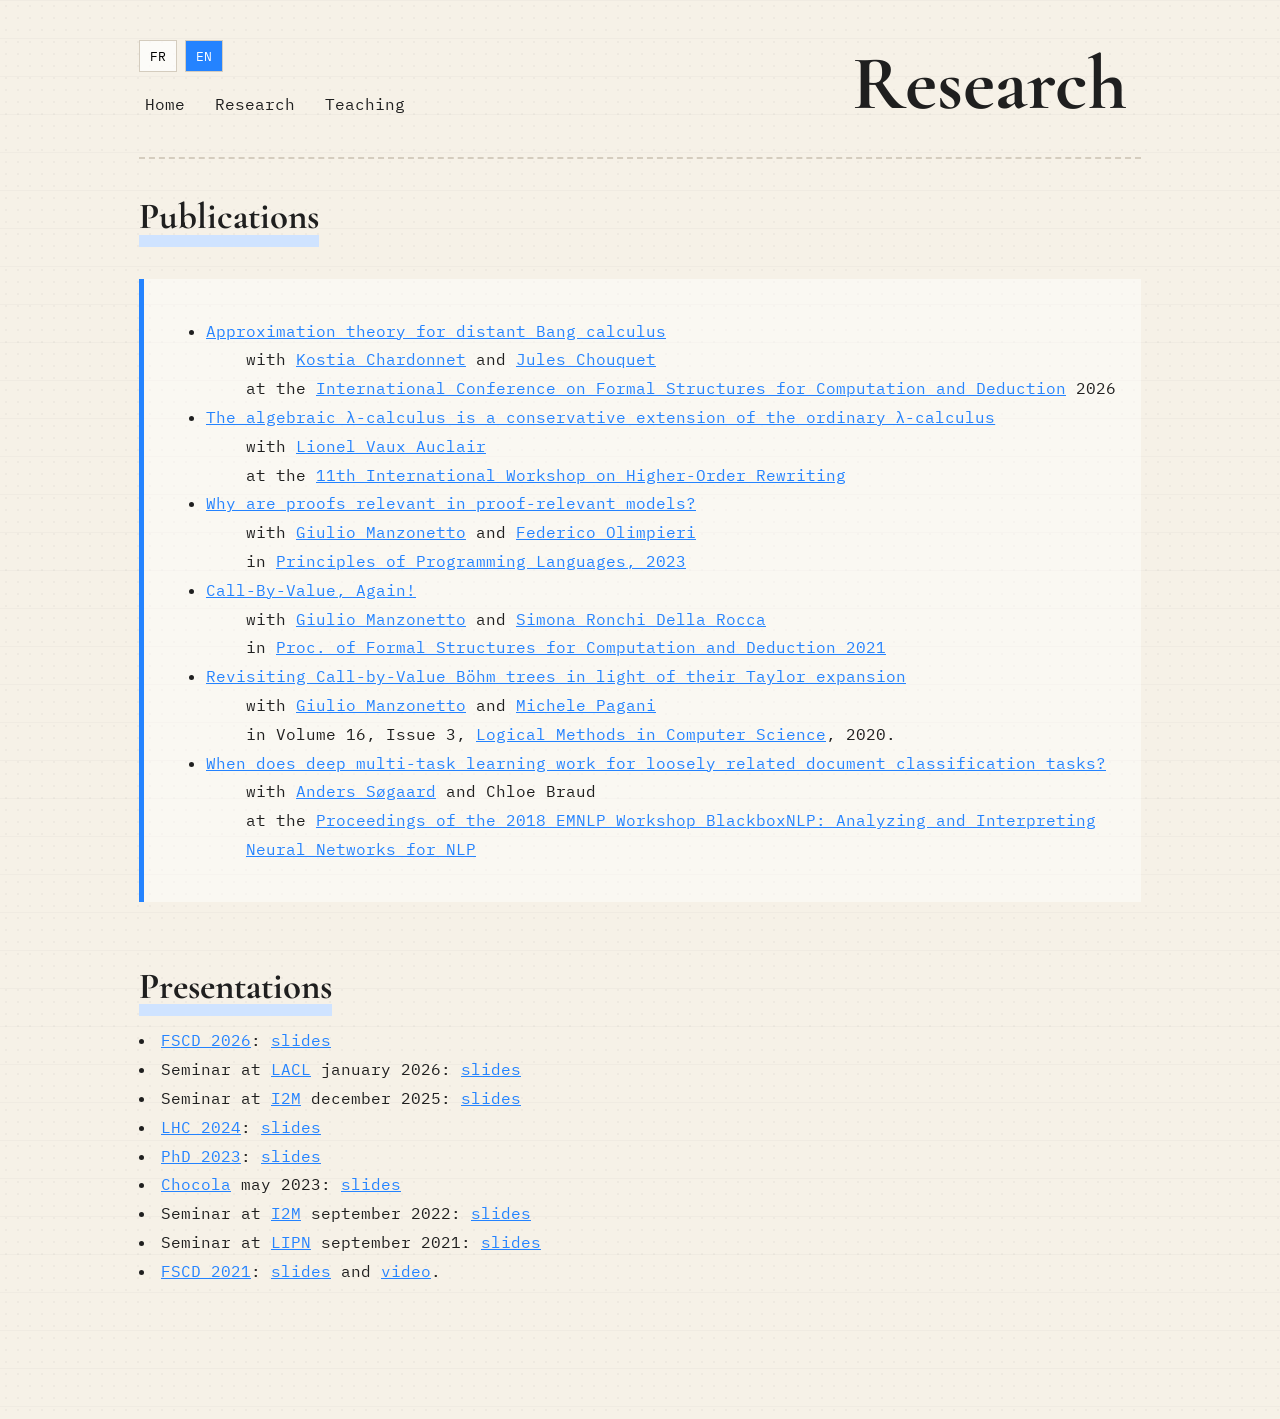
==== commit 74d29c7e: "Update research.html" ====
--- a/research.html
+++ b/research.html
@@ -49,41 +49,41 @@
  <ul>
      <li> <a href="https://arxiv.org/abs/2601.05199"> Approximation theory for distant Bang calculus </a> 
          <ul style="list-style-type:none;">
-            <li>with Kostia Chardonnet and Jules Chouquet </li>
+            <li>with <a href="https://kostiachardonnet.github.io/">Kostia Chardonnet</a> and <a href="https://www.univ-orleans.fr/lifo/membres/chouquet/">Jules Chouquet</a></li>
             <li>at the <a href="https://fscd-conference.org/"> International Conference on Formal Structures for Computation and Deduction</a> 2026 </li>
          </ul>  
     </li> 
   
     <li> <a href="https://hal.science/hal-04759250"> The algebraic &lambda;-calculus is a conservative extension of the ordinary &lambda;-calculus</a> 
         <ul style="list-style-type:none;">
-            <li>with Lionel Vaux Auclair</li>
-            <li>at the  <a href="https://hor2023.github.io/">11th International Workshop on Higher-Order Rewriting</a> </li>
+            <li>with <a href="https://www.i2m.univ-amu.fr/perso/lionel.vaux/">Lionel Vaux Auclair</a></li>
+            <li>at the  <a href="https://hor2023.github.io/">11th International Workshop on Higher-Order Rewriting</a></li>
         </ul>  
     </li>    
 
     <li>  <a href="https://hal.science/hal-04676054v1">Why are proofs relevant in proof-relevant models?</a>
         <ul style="list-style-type:none;">
-           <li>with  Giulio Manzonetto and Federico Olimpieri</li>
+           <li>with <a href="https://www.irif.fr/~gmanzone/">Giulio Manzonetto</a> and <a href="https://www.federicolimpieri.it/">Federico Olimpieri</a></li>
            <li>in <a href="https://hal.science/hal-04676054v1">Principles of Programming Languages, 2023</a></li>
         </ul>  
     </li>
 
     <li>   <a href="https://hal.science/hal-04759243v1">Call-By-Value, Again!</a> 
         <ul style="list-style-type:none;">
-           <li>with Giulio Manzonetto and  Simona Ronchi Della Rocca</li>
+           <li>with <a href="https://www.irif.fr/~gmanzone/">Giulio Manzonetto</a> and <a href="https://www.di.unito.it/~ronchi/">Simona Ronchi Della Rocca</a></li>
            <li>in <a href="https://fscd2021.dc.uba.ar/">Proc. of Formal Structures for Computation and Deduction 2021</a></li>
         </ul>  
     </li>
 
     <li>  <a href="https://hal.science/hal-04670076v1">Revisiting Call-by-Value B&ouml;hm trees in light of their Taylor expansion</a>
         <ul style="list-style-type:none;">
-           <li>with Giulio Manzonetto and Michela Pagani</li>
+           <li>with <a href="https://www.irif.fr/~gmanzone/">Giulio Manzonetto</a> and <a href="https://perso.ens-lyon.fr/michele.pagani/">Michele Pagani</a></li>
            <li>in Volume 16, Issue 3, <a href="https://lmcs.episciences.org/">Logical Methods in Computer Science</a>, 2020.</li>
         </ul>  
     </li>   
-    <li> <a href="https://hal.science/hal-02374086v1"> When does deep multi-task learning work for loosely related document classification tasks?</a> 
+    <li> <a href="https://hal.science/hal-02374086v1">When does deep multi-task learning work for loosely related document classification tasks?</a> 
         <ul style="list-style-type:none;">
-           <li>with Anders S&oslash;gaard and Chloe Braud</li>
+           <li>with <a href="https://anderssoegaard.github.io/">Anders S&oslash;gaard</a> and Chloe Braud</li>
            <li>at the <a href="https://aclanthology.org/volumes/W18-54/">Proceedings of the 2018 EMNLP Workshop BlackboxNLP: Analyzing and Interpreting Neural Networks for NLP</a></li>
         </ul>  
     </li> 
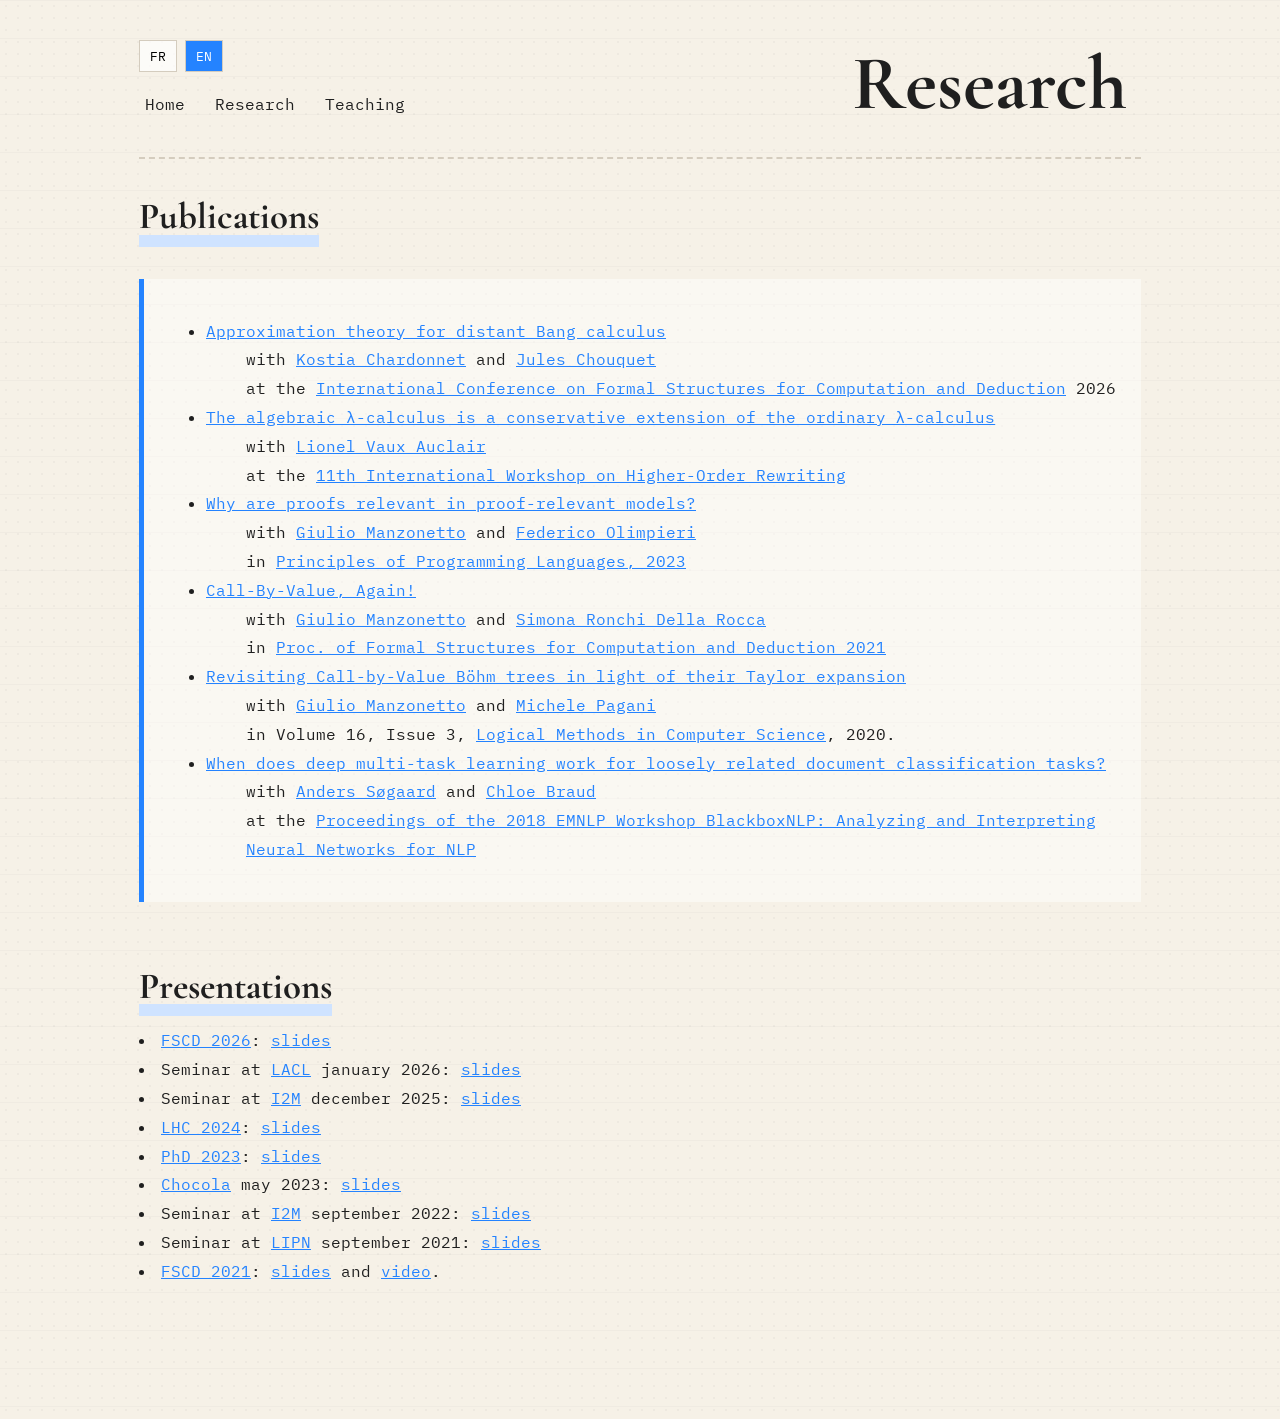
==== commit f1716cda: "Update research.html" ====
--- a/research.html
+++ b/research.html
@@ -83,7 +83,7 @@
     </li>   
     <li> <a href="https://hal.science/hal-02374086v1">When does deep multi-task learning work for loosely related document classification tasks?</a> 
         <ul style="list-style-type:none;">
-           <li>with <a href="https://anderssoegaard.github.io/">Anders S&oslash;gaard</a> and Chloe Braud</li>
+           <li>with <a href="https://anderssoegaard.github.io/">Anders S&oslash;gaard</a> and <a href="https://www.irit.fr/~Chloe.Braud/">Chloe Braud</a></li>
            <li>at the <a href="https://aclanthology.org/volumes/W18-54/">Proceedings of the 2018 EMNLP Workshop BlackboxNLP: Analyzing and Interpreting Neural Networks for NLP</a></li>
         </ul>  
     </li> 
@@ -110,41 +110,41 @@
  <ul>
       <li> <a href="https://arxiv.org/abs/2601.05199"> Approximation theory for distant Bang calculus </a> 
           <ul style="list-style-type:none;">
-             <li>avec Kostia Chardonnet et Jules Chouquet </li>
+             <li>avec <a href="https://kostiachardonnet.github.io/">Kostia Chardonnet</a> et <a href="https://www.univ-orleans.fr/lifo/membres/chouquet/">Jules Chouquet</a></li>
              <li>à la <a href="https://fscd-conference.org/"> International Conference on Formal Structures for Computation and Deduction</a> 2026 </li>
           </ul>  
       </li> 
   
       <li> <a href="https://hal.science/hal-04759250"> The algebraic &lambda;-calculus is a conservative extension of the ordinary &lambda;-calculus</a> 
           <ul style="list-style-type:none;">
-             <li>avec Lionel Vaux Auclair</li>
+             <li>avec <a href="https://www.i2m.univ-amu.fr/perso/lionel.vaux/">Lionel Vaux Auclair</a></li>
              <li>à la  <a href="https://hor2023.github.io/">11th International Workshop on Higher-Order Rewriting</a> </li>
          </ul>  
       </li>    
 
       <li>  <a href="https://hal.science/hal-04676054v1">Why are proofs relevant in proof-relevant models?</a>
          <ul style="list-style-type:none;">
-            <li>avec  Giulio Manzonetto et Federico Olimpieri</li>
+            <li>avec <a href="https://www.irif.fr/~gmanzone/">Giulio Manzonetto</a> et <a href="https://www.federicolimpieri.it/">Federico Olimpieri</a></li>
             <li>à <a href="https://hal.science/hal-04676054v1">Principles of Programming Languages, 2023</a></li>
          </ul>  
      </li>
 
      <li>   <a href="https://hal.science/hal-04759243v1">Call-By-Value, Again!</a> 
          <ul style="list-style-type:none;">
-            <li>avec Giulio Manzonetto et  Simona Ronchi Della Rocca</li>
+            <li>avec <a href="https://www.irif.fr/~gmanzone/">Giulio Manzonetto</a> et <a href="https://www.di.unito.it/~ronchi/">Simona Ronchi Della Rocca</a></li>
             <li>à  <a href="https://fscd2021.dc.uba.ar/">Proc. of Formal Structures for Computation and Deduction 2021</a></li>
          </ul>  
      </li>
 
      <li>  <a href="https://hal.science/hal-04670076v1">Revisiting Call-by-Value B&ouml;hm trees in light of their Taylor expansion</a>
          <ul style="list-style-type:none;">
-            <li>avec Giulio Manzonetto et Michela Pagani</li>
+            <li>avec <a href="https://www.irif.fr/~gmanzone/">Giulio Manzonetto</a> et <a href="https://perso.ens-lyon.fr/michele.pagani/">Michele Pagani</a></li>
             <li>dans le Volume 16, Issue 3, <a href="https://lmcs.episciences.org/">Logical Methods in Computer Science</a>, 2020.</li>
          </ul>  
      </li>   
      <li> <a href="https://hal.science/hal-02374086v1"> When does deep multi-task learning work for loosely related document classification tasks?</a> 
          <ul style="list-style-type:none;">
-            <li>avec Anders S&oslash;gaard et Chloe Braud</li>
+            <li>avec <a href="https://anderssoegaard.github.io/">Anders S&oslash;gaard</a> et <a href="https://www.irit.fr/~Chloe.Braud/">Chloe Braud</a></li>
             <li>dans les <a href="https://aclanthology.org/volumes/W18-54/">Proceedings of the 2018 EMNLP Workshop BlackboxNLP: Analyzing and Interpreting Neural Networks for NLP</a></li>
          </ul>  
      </li> 
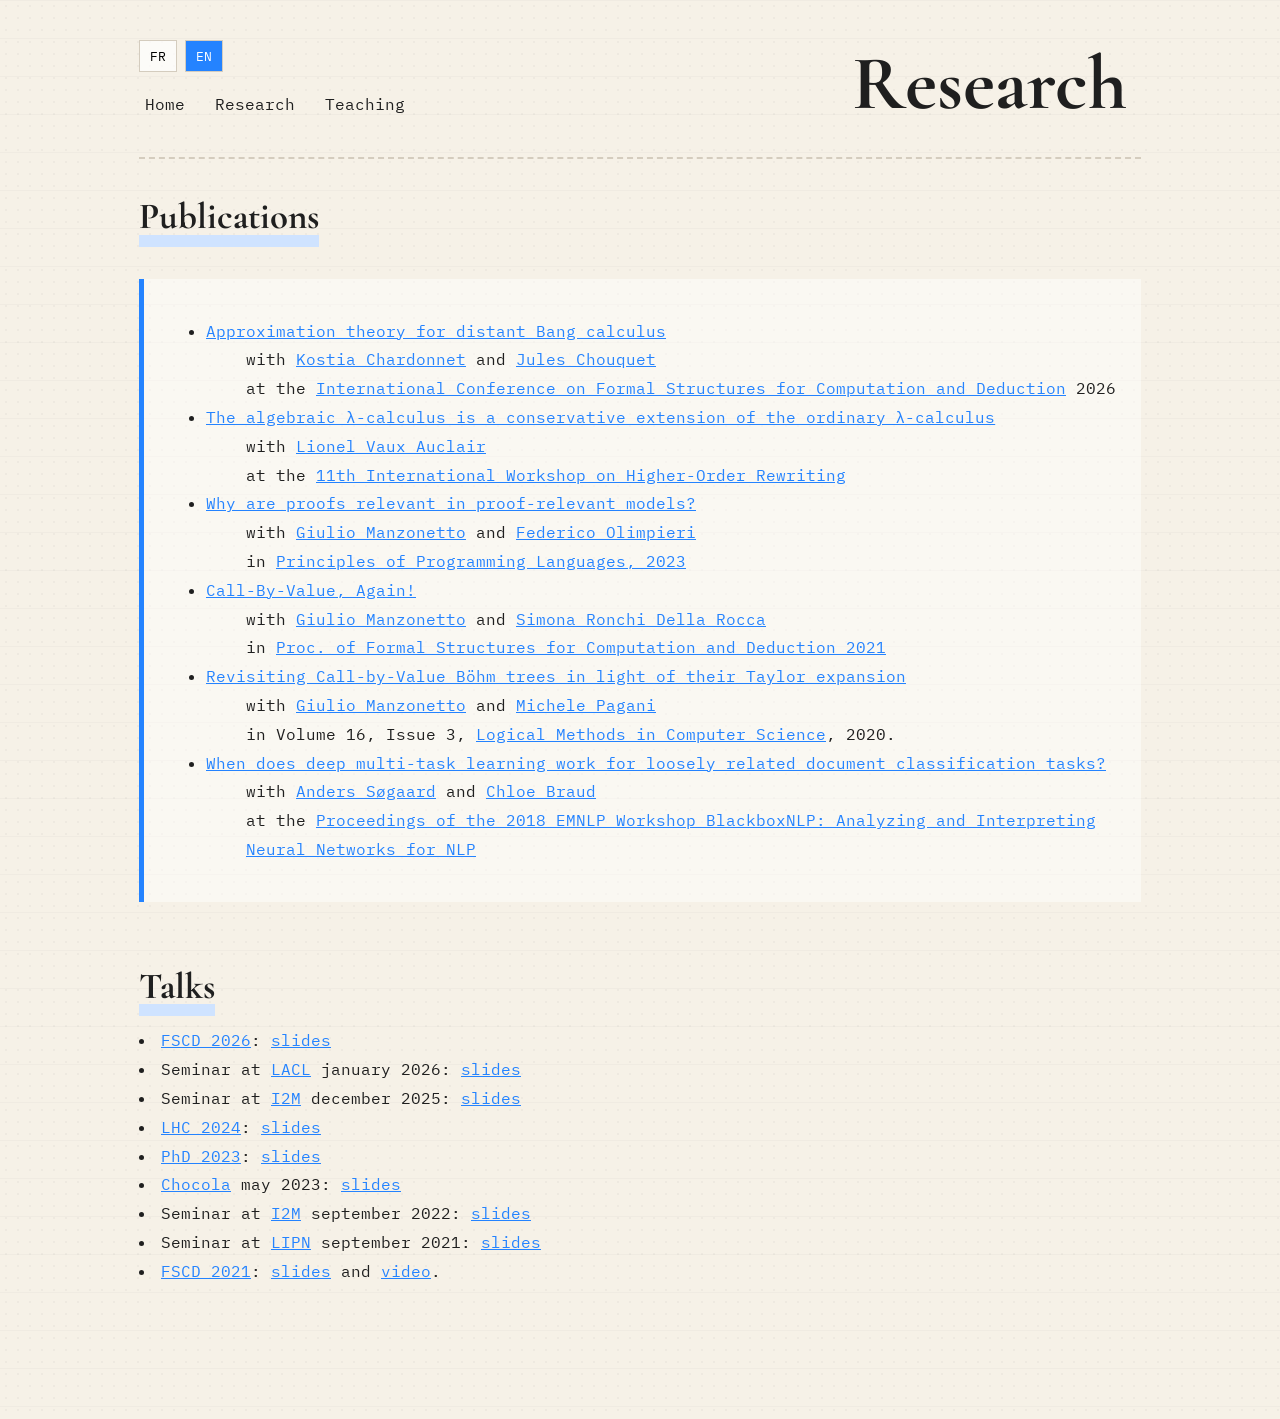
==== commit eedf88db: "Update research.html" ====
--- a/research.html
+++ b/research.html
@@ -90,7 +90,7 @@
   </ul>
 </div>
 
-<p><h2><span class="highlight-title">Presentations</span></h2><br>
+<p><h2><span class="highlight-title">Talks</span></h2><br>
   <li> <a href="https://fscd2026.github.io/">FSCD 2026</a>:  <a href="includes/fscd26.pdf">slides </a></li>
   <li> Seminar at <a href="https://lacl.fr/index.html">LACL</a>  january 2026</a>: <a href="includes/presentation_creteil.pdf">slides </a></li>
   <li> Seminar at <a href="https://www.i2m.univ-amu.fr/">I2M</a>  december 2025</a>: <a href="includes/presentation_creteil.pdf">slides </a></li>
@@ -153,13 +153,13 @@
 
 <p><h2><span class="highlight-title">Présentations</span></h2><br>  
   <li> <a href="https://fscd2026.github.io/">FSCD 2026</a>:  <a href="includes/fscd26.pdf">slides </a></li>
-  <li> Séminaire à <a href="https://lacl.fr/index.html">LACL</a>  janvier 2026</a>: <a href="includes/presentation_creteil.pdf">slides </a></li>
-  <li> Séminaire à <a href="https://www.i2m.univ-amu.fr/">I2M</a>  décembre 2025</a>: <a href="includes/presentation_creteil.pdf">slides </a></li>
+  <li> Séminaire au <a href="https://lacl.fr/index.html">LACL</a>  janvier 2026</a>: <a href="includes/presentation_creteil.pdf">slides </a></li>
+  <li> Séminaire à l'<a href="https://www.i2m.univ-amu.fr/">I2M</a>  décembre 2025</a>: <a href="includes/presentation_creteil.pdf">slides </a></li>
   <li> <a href="https://smimram.gitlabpages.inria.fr/lhc/journees/2024/01/01/journees.html">LHC 2024</a>:  <a href="includes/LHC.pdf">slides </a></li>
   <li> <a href="https://hal.science/tel-04624826v1">soutenance de thése 2023</a>:  <a href="includes/PhD.pdf">slides </a></li>
   <li> <a href="https://chocola.ens-lyon.fr/">Chocola</a> mai 2023:  <a href="includes/chocola.pdf">slides </a></li>
-  <li> Séminaire à <a href="https://www.i2m.univ-amu.fr/">I2M</a>  sptembre 2022:  <a href="includes/i2m.pdf">slides </a></li>
-  <li> Séminaire à <a href="https://lipn.univ-paris13.fr/">LIPN</a>  septembre 2021:  <a href="includes/lipn.pdf">slides </a></li>
+  <li> Séminaire à l'<a href="https://www.i2m.univ-amu.fr/">I2M</a>  sptembre 2022:  <a href="includes/i2m.pdf">slides </a></li>
+  <li> Séminaire au <a href="https://lipn.univ-paris13.fr/">LIPN</a>  septembre 2021:  <a href="includes/lipn.pdf">slides </a></li>
   <li> <a href="https://fscd2021.dc.uba.ar/">FSCD 2021</a>:  <a href="includes/fscd21.pdf">slides</a> et  <a href="https://www.youtube.com/watch?v=K06e-xIcH-c&t=1316s">vidéo</a>. </li>
 <br>
 </section>
